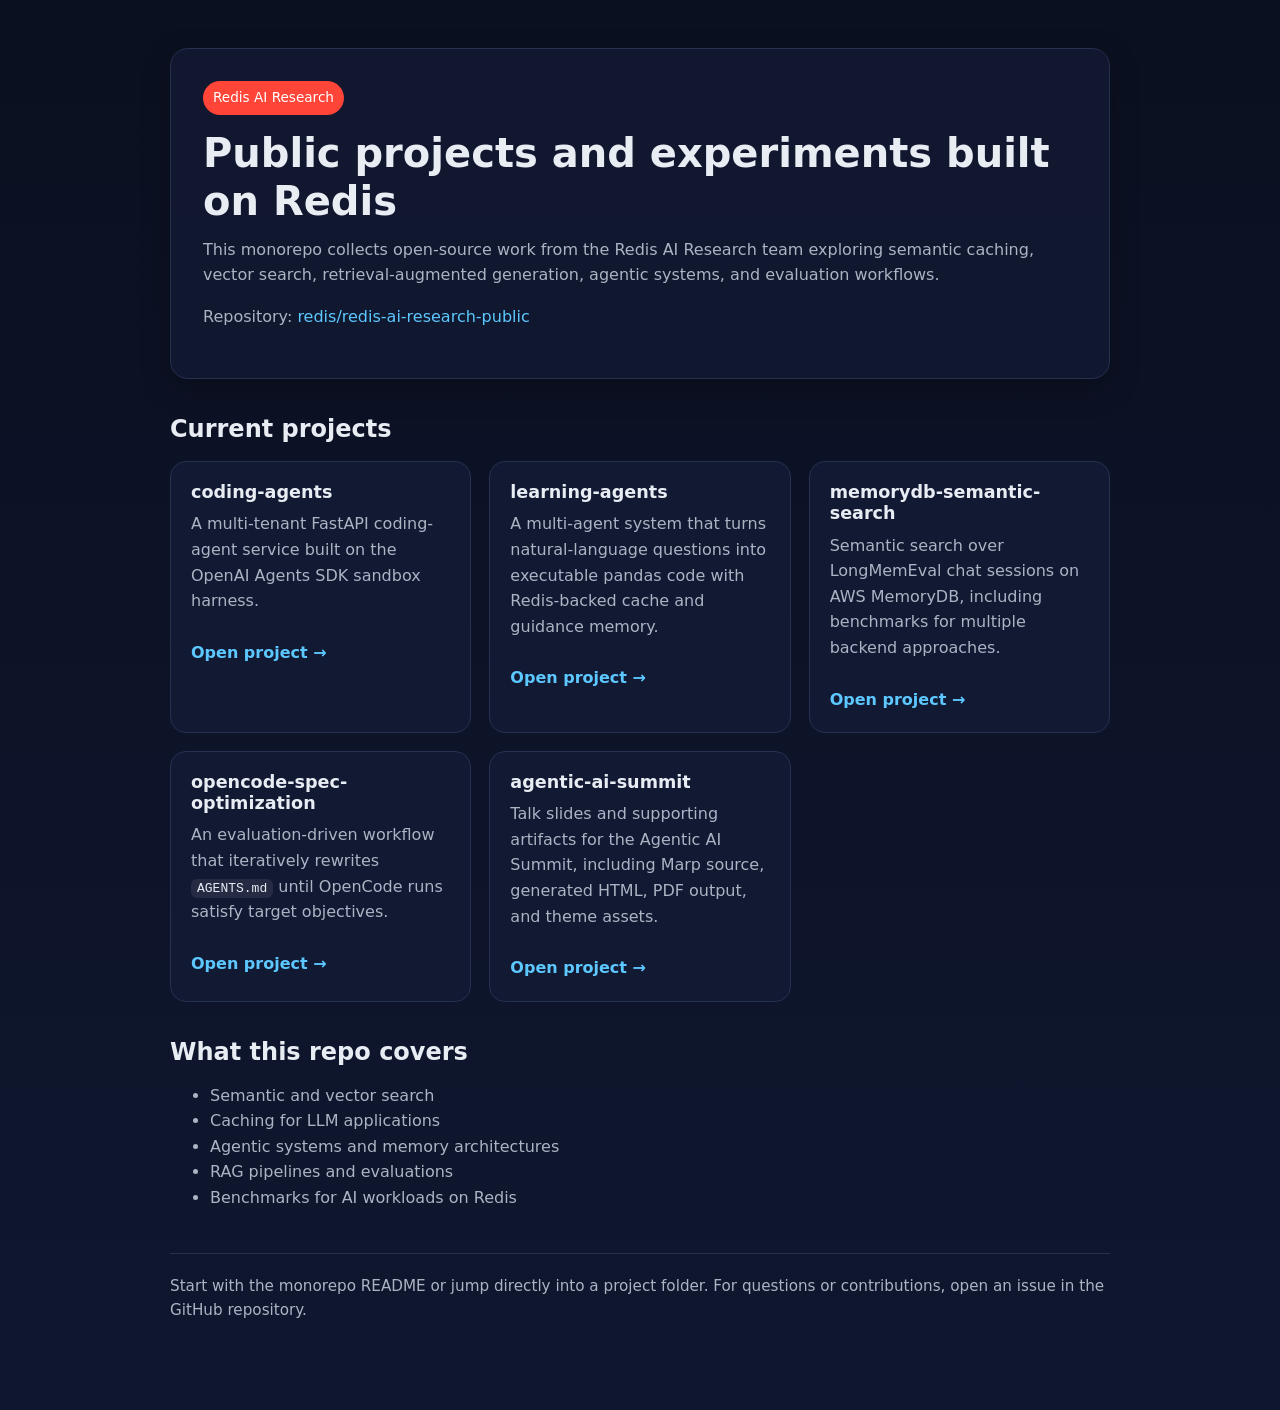
==== docs/index.html @ 648660b5 "Add agentic-ai-summit to Pages landing page" ====
<!doctype html>
<html lang="en">
  <head>
    <meta charset="utf-8" />
    <meta name="viewport" content="width=device-width, initial-scale=1" />
    <title>Redis AI Research</title>
    <meta name="description" content="Public-facing projects, experiments, and reference implementations from the Redis AI Research team." />
    <style>
      :root {
        --bg: #0b1020;
        --panel: #121933;
        --text: #e8ecf3;
        --muted: #aab4c3;
        --accent: #ff4438;
        --accent-2: #5cc8ff;
        --border: #26304f;
      }
      * { box-sizing: border-box; }
      body {
        margin: 0;
        font-family: Inter, ui-sans-serif, system-ui, -apple-system, Segoe UI, Roboto, Helvetica, Arial, sans-serif;
        background: linear-gradient(180deg, #0b1020 0%, #0f1730 100%);
        color: var(--text);
        line-height: 1.6;
      }
      .wrap {
        max-width: 980px;
        margin: 0 auto;
        padding: 48px 20px 72px;
      }
      h1, h2, h3 { line-height: 1.2; margin: 0 0 12px; }
      h1 { font-size: 2.5rem; }
      h2 { font-size: 1.5rem; margin-top: 36px; }
      p { margin: 0 0 16px; color: var(--muted); }
      a { color: var(--accent-2); text-decoration: none; }
      a:hover { text-decoration: underline; }
      .hero {
        background: rgba(18, 25, 51, 0.8);
        border: 1px solid var(--border);
        border-radius: 18px;
        padding: 32px;
        box-shadow: 0 10px 30px rgba(0,0,0,0.25);
      }
      .badge {
        display: inline-block;
        font-size: 0.85rem;
        color: white;
        background: var(--accent);
        padding: 6px 10px;
        border-radius: 999px;
        margin-bottom: 14px;
      }
      .grid {
        display: grid;
        grid-template-columns: repeat(auto-fit, minmax(260px, 1fr));
        gap: 18px;
        margin-top: 18px;
      }
      .card {
        background: var(--panel);
        border: 1px solid var(--border);
        border-radius: 16px;
        padding: 20px;
      }
      .card h3 { font-size: 1.1rem; margin-bottom: 8px; }
      .repo-link {
        display: inline-block;
        margin-top: 10px;
        font-weight: 600;
      }
      code {
        background: rgba(255,255,255,0.08);
        padding: 2px 6px;
        border-radius: 6px;
        color: var(--text);
      }
      ul { color: var(--muted); }
      footer {
        margin-top: 42px;
        padding-top: 20px;
        border-top: 1px solid var(--border);
        color: var(--muted);
        font-size: 0.95rem;
      }
    </style>
  </head>
  <body>
    <main class="wrap">
      <section class="hero">
        <div class="badge">Redis AI Research</div>
        <h1>Public projects and experiments built on Redis</h1>
        <p>
          This monorepo collects open-source work from the Redis AI Research team exploring
          semantic caching, vector search, retrieval-augmented generation, agentic systems,
          and evaluation workflows.
        </p>
        <p>
          Repository: <a href="https://github.com/redis/redis-ai-research-public">redis/redis-ai-research-public</a>
        </p>
      </section>

      <section>
        <h2>Current projects</h2>
        <div class="grid">
          <article class="card">
            <h3>coding-agents</h3>
            <p>
              A multi-tenant FastAPI coding-agent service built on the OpenAI Agents SDK sandbox harness.
            </p>
            <a class="repo-link" href="https://github.com/redis/redis-ai-research-public/tree/main/coding-agents">Open project →</a>
          </article>

          <article class="card">
            <h3>learning-agents</h3>
            <p>
              A multi-agent system that turns natural-language questions into executable pandas code with Redis-backed cache and guidance memory.
            </p>
            <a class="repo-link" href="https://github.com/redis/redis-ai-research-public/tree/main/learning-agents">Open project →</a>
          </article>

          <article class="card">
            <h3>memorydb-semantic-search</h3>
            <p>
              Semantic search over LongMemEval chat sessions on AWS MemoryDB, including benchmarks for multiple backend approaches.
            </p>
            <a class="repo-link" href="https://github.com/redis/redis-ai-research-public/tree/main/memorydb-semantic-search">Open project →</a>
          </article>

          <article class="card">
            <h3>opencode-spec-optimization</h3>
            <p>
              An evaluation-driven workflow that iteratively rewrites <code>AGENTS.md</code> until OpenCode runs satisfy target objectives.
            </p>
            <a class="repo-link" href="https://github.com/redis/redis-ai-research-public/tree/main/opencode-spec-optimization">Open project →</a>
          </article>

          <article class="card">
            <h3>agentic-ai-summit</h3>
            <p>
              Talk slides and supporting artifacts for the Agentic AI Summit, including Marp source, generated HTML, PDF output, and theme assets.
            </p>
            <a class="repo-link" href="https://github.com/redis/redis-ai-research-public/tree/main/agentic-ai-summit/talk-slides">Open project →</a>
          </article>
        </div>
      </section>

      <section>
        <h2>What this repo covers</h2>
        <ul>
          <li>Semantic and vector search</li>
          <li>Caching for LLM applications</li>
          <li>Agentic systems and memory architectures</li>
          <li>RAG pipelines and evaluations</li>
          <li>Benchmarks for AI workloads on Redis</li>
        </ul>
      </section>

      <footer>
        <p>
          Start with the monorepo README or jump directly into a project folder.
          For questions or contributions, open an issue in the GitHub repository.
        </p>
      </footer>
    </main>
  </body>
</html>
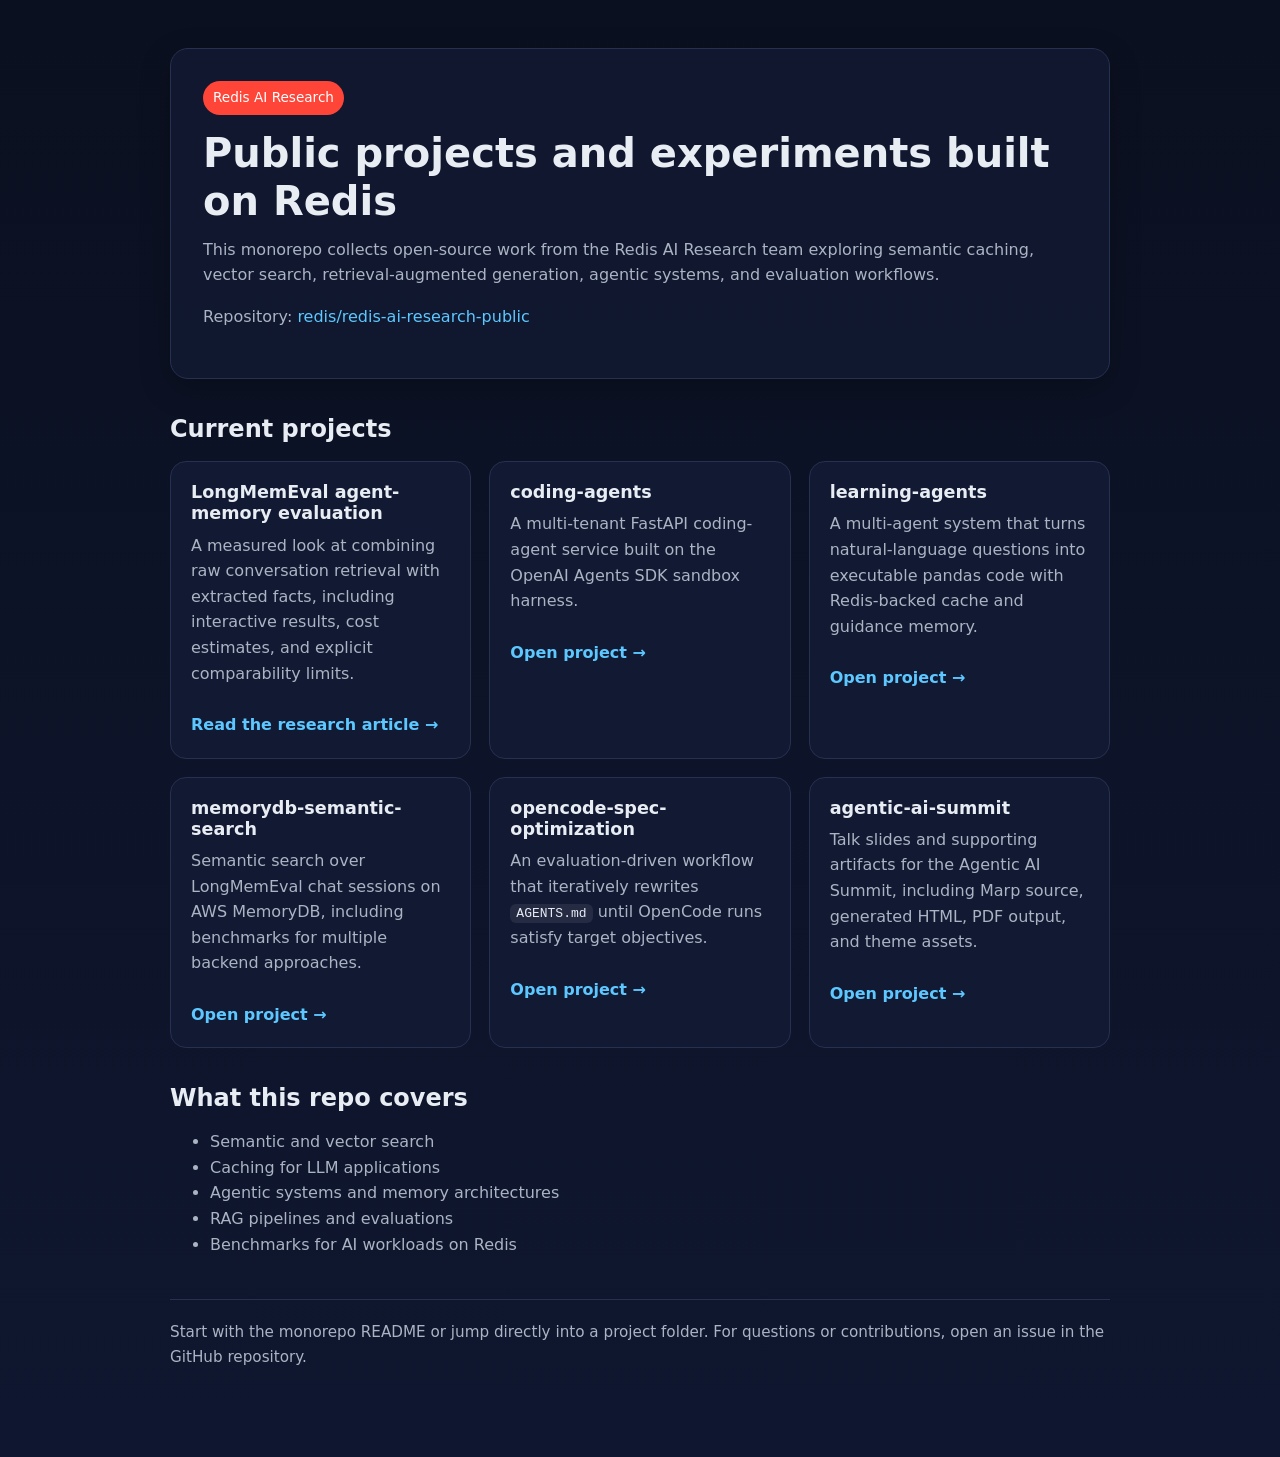
==== commit 38f64974: "Add LongMemEval agent-memory research article Publish the completed benchmark analysis through the e" ====
--- a/docs/index.html
+++ b/docs/index.html
@@ -103,6 +103,15 @@
         <h2>Current projects</h2>
         <div class="grid">
           <article class="card">
+            <h3>LongMemEval agent-memory evaluation</h3>
+            <p>
+              A measured look at combining raw conversation retrieval with extracted facts,
+              including interactive results, cost estimates, and explicit comparability limits.
+            </p>
+            <a class="repo-link" href="longmemeval-agent-memory/">Read the research article →</a>
+          </article>
+
+          <article class="card">
             <h3>coding-agents</h3>
             <p>
               A multi-tenant FastAPI coding-agent service built on the OpenAI Agents SDK sandbox harness.
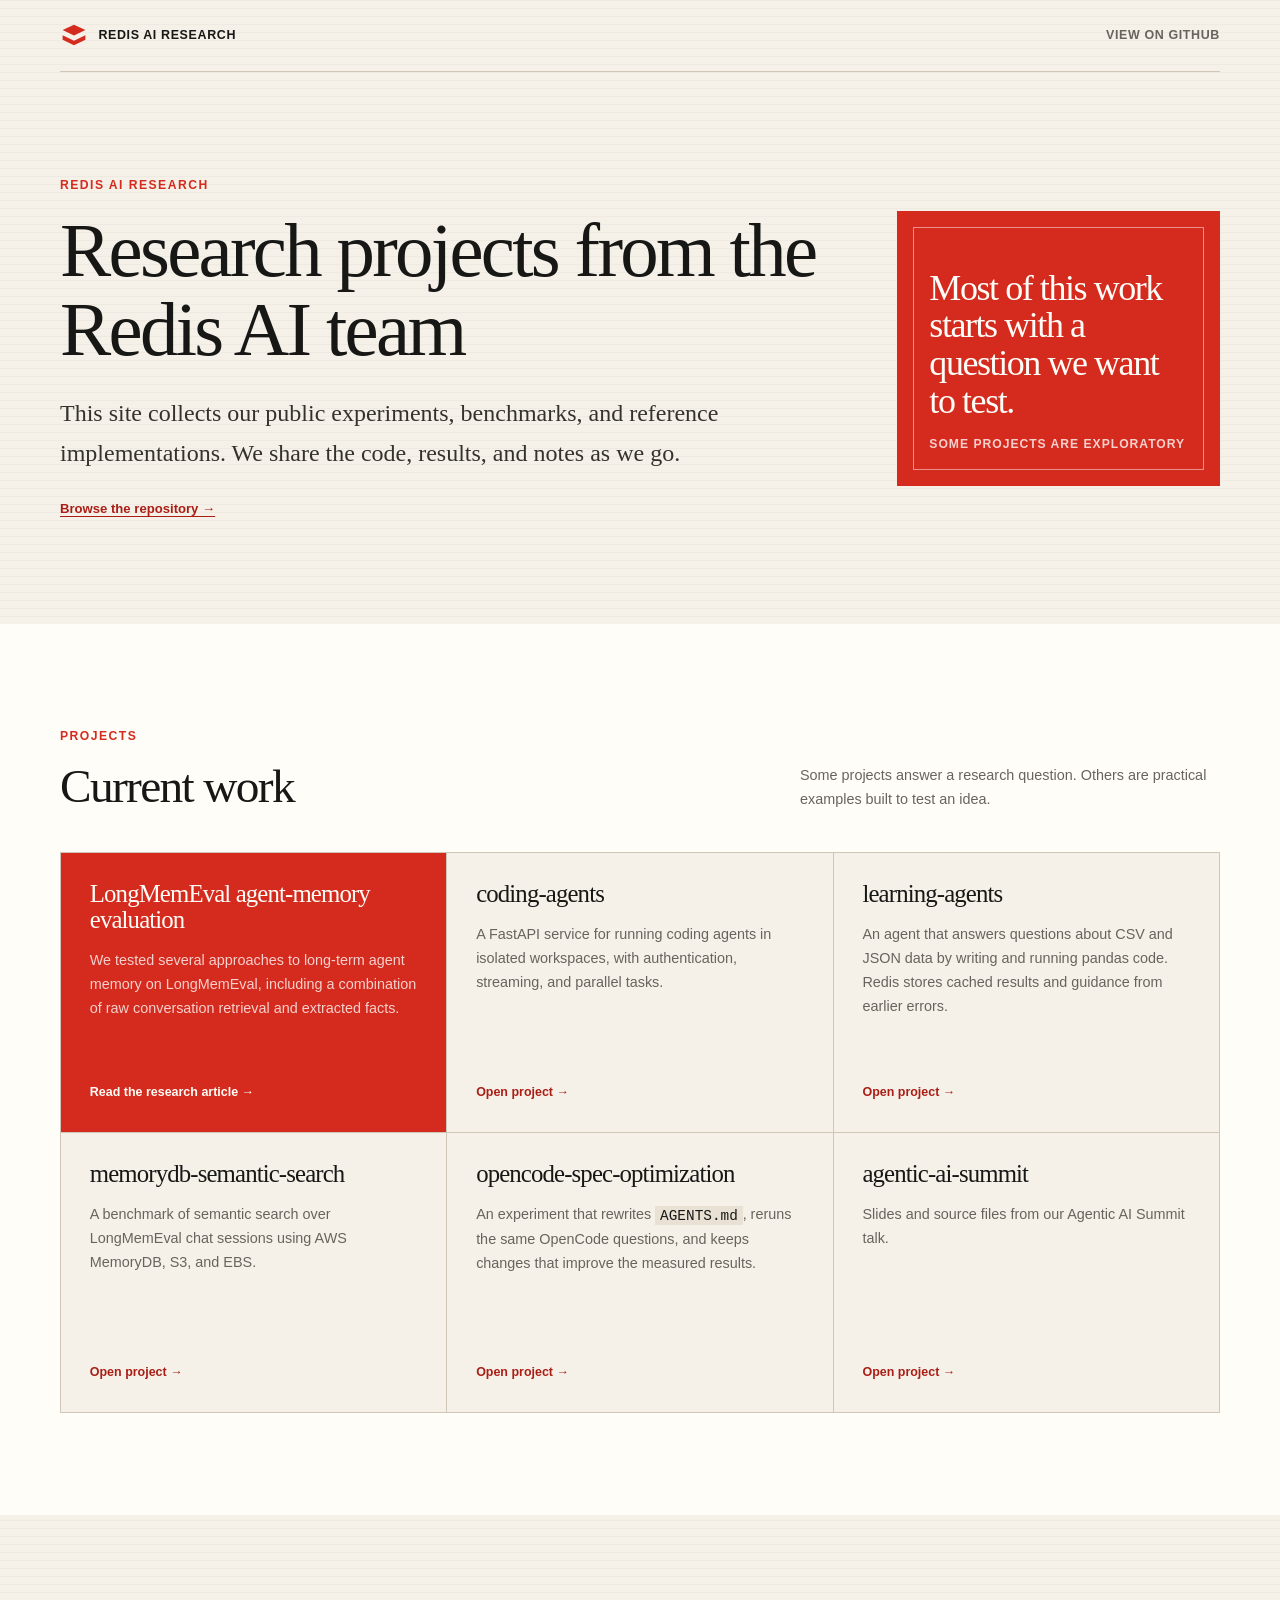
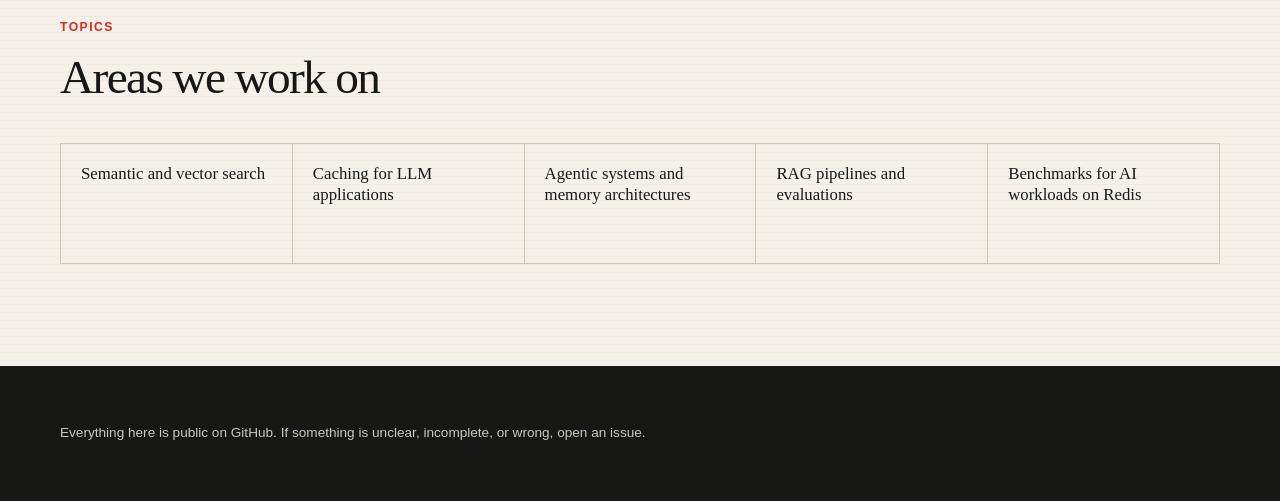
==== commit 6a5b0349: "Expand agent-memory research articles Add the geometry-based failure forecasting draft and refine th" ====
--- a/docs/index.html
+++ b/docs/index.html
@@ -7,106 +7,403 @@
     <meta name="description" content="Public-facing projects, experiments, and reference implementations from the Redis AI Research team." />
     <style>
       :root {
-        --bg: #0b1020;
-        --panel: #121933;
-        --text: #e8ecf3;
-        --muted: #aab4c3;
-        --accent: #ff4438;
-        --accent-2: #5cc8ff;
-        --border: #26304f;
-      }
-      * { box-sizing: border-box; }
+        --paper: #f5f1e8;
+        --paper-deep: #e9e2d4;
+        --white: #fffdf8;
+        --ink: #171716;
+        --muted: #68645d;
+        --line: #cfc6b8;
+        --red: #d52b1e;
+        --red-dark: #a91f16;
+        --content: 1160px;
+      }
+
+      * {
+        box-sizing: border-box;
+      }
+
+      html {
+        scroll-behavior: smooth;
+      }
+
       body {
         margin: 0;
-        font-family: Inter, ui-sans-serif, system-ui, -apple-system, Segoe UI, Roboto, Helvetica, Arial, sans-serif;
-        background: linear-gradient(180deg, #0b1020 0%, #0f1730 100%);
-        color: var(--text);
-        line-height: 1.6;
-      }
+        color: var(--ink);
+        background:
+          linear-gradient(rgba(23, 23, 22, 0.028) 1px, transparent 1px),
+          var(--paper);
+        background-size: 100% 8px;
+        font-family:
+          Inter, ui-sans-serif, -apple-system, BlinkMacSystemFont, "Segoe UI", sans-serif;
+        font-size: 17px;
+        line-height: 1.65;
+        text-rendering: optimizeLegibility;
+      }
+
+      a {
+        color: inherit;
+        text-underline-offset: 0.2em;
+      }
+
+      .site-header {
+        display: flex;
+        width: min(calc(100% - 3rem), var(--content));
+        margin: 0 auto;
+        padding: 1.35rem 0;
+        align-items: center;
+        justify-content: space-between;
+        border-bottom: 1px solid var(--line);
+        font-size: 0.78rem;
+        font-weight: 800;
+        letter-spacing: 0.05em;
+        text-transform: uppercase;
+      }
+
+      .brand {
+        display: inline-flex;
+        align-items: center;
+        gap: 0.65rem;
+        text-decoration: none;
+      }
+
+      .brand svg {
+        width: 1.75rem;
+        fill: var(--red);
+      }
+
+      .site-header > a:last-child {
+        color: var(--muted);
+        text-decoration: none;
+      }
+
+      .site-header a:hover,
+      .site-header a:focus-visible {
+        color: var(--red);
+      }
+
       .wrap {
-        max-width: 980px;
+        width: min(calc(100% - 3rem), var(--content));
         margin: 0 auto;
-        padding: 48px 20px 72px;
-      }
-      h1, h2, h3 { line-height: 1.2; margin: 0 0 12px; }
-      h1 { font-size: 2.5rem; }
-      h2 { font-size: 1.5rem; margin-top: 36px; }
-      p { margin: 0 0 16px; color: var(--muted); }
-      a { color: var(--accent-2); text-decoration: none; }
-      a:hover { text-decoration: underline; }
+      }
+
+      h1,
+      h2,
+      h3 {
+        margin: 0;
+        font-family: Georgia, "Times New Roman", serif;
+        font-weight: 500;
+        letter-spacing: -0.035em;
+        line-height: 1.04;
+      }
+
+      h1 {
+        max-width: 800px;
+        font-size: clamp(3rem, 6vw, 5.8rem);
+      }
+
+      h2 {
+        font-size: clamp(2rem, 3.7vw, 3.5rem);
+      }
+
+      h3 {
+        font-size: 1.55rem;
+      }
+
+      p {
+        margin: 0;
+      }
+
       .hero {
-        background: rgba(18, 25, 51, 0.8);
-        border: 1px solid var(--border);
-        border-radius: 18px;
-        padding: 32px;
-        box-shadow: 0 10px 30px rgba(0,0,0,0.25);
-      }
-      .badge {
+        display: grid;
+        min-height: 520px;
+        padding: clamp(4rem, 8vw, 7rem) 0;
+        grid-template-columns: minmax(0, 1.65fr) minmax(260px, 0.7fr);
+        gap: clamp(2.5rem, 6vw, 6rem);
+        align-items: center;
+      }
+
+      .badge,
+      .section-kicker {
+        display: block;
+        margin-bottom: 1rem;
+        color: var(--red);
+        font-size: 0.76rem;
+        font-weight: 800;
+        letter-spacing: 0.12em;
+        text-transform: uppercase;
+      }
+
+      .hero-copy > p:not(.badge) {
+        max-width: 720px;
+        margin-top: 1.5rem;
+        color: #35322e;
+        font-family: Georgia, "Times New Roman", serif;
+        font-size: clamp(1.15rem, 2vw, 1.5rem);
+      }
+
+      .hero-panel {
+        position: relative;
+        display: flex;
+        min-height: 275px;
+        padding: 2rem;
+        color: var(--white);
+        background: var(--red);
+        flex-direction: column;
+        justify-content: flex-end;
+      }
+
+      .hero-panel::before {
+        position: absolute;
+        inset: 1rem;
+        border: 1px solid rgba(255, 255, 255, 0.48);
+        content: "";
+      }
+
+      .hero-panel strong,
+      .hero-panel span {
+        position: relative;
+        z-index: 1;
+      }
+
+      .hero-panel strong {
+        font-family: Georgia, "Times New Roman", serif;
+        font-size: 2.25rem;
+        font-weight: 500;
+        letter-spacing: -0.04em;
+        line-height: 1.05;
+      }
+
+      .hero-panel span {
+        margin-top: 0.8rem;
+        color: rgba(255, 255, 255, 0.78);
+        font-size: 0.76rem;
+        font-weight: 700;
+        letter-spacing: 0.08em;
+        text-transform: uppercase;
+      }
+
+      .repository-link {
         display: inline-block;
-        font-size: 0.85rem;
-        color: white;
-        background: var(--accent);
-        padding: 6px 10px;
-        border-radius: 999px;
-        margin-bottom: 14px;
-      }
+        margin-top: 1.5rem;
+        color: var(--red-dark);
+        font-family: Inter, ui-sans-serif, sans-serif;
+        font-size: 0.82rem;
+        font-weight: 800;
+      }
+
+      .projects {
+        width: 100vw;
+        margin-left: calc(50% - 50vw);
+        padding: clamp(4rem, 8vw, 7rem) max(1.5rem, calc((100vw - var(--content)) / 2));
+        background: var(--white);
+      }
+
+      .section-heading {
+        display: flex;
+        margin-bottom: 2.5rem;
+        align-items: end;
+        justify-content: space-between;
+        gap: 2rem;
+      }
+
+      .section-heading p {
+        max-width: 420px;
+        color: var(--muted);
+        font-size: 0.9rem;
+      }
+
       .grid {
         display: grid;
-        grid-template-columns: repeat(auto-fit, minmax(260px, 1fr));
-        gap: 18px;
-        margin-top: 18px;
-      }
+        grid-template-columns: repeat(3, minmax(0, 1fr));
+        border-top: 1px solid var(--line);
+        border-left: 1px solid var(--line);
+      }
+
       .card {
-        background: var(--panel);
-        border: 1px solid var(--border);
-        border-radius: 16px;
-        padding: 20px;
-      }
-      .card h3 { font-size: 1.1rem; margin-bottom: 8px; }
+        display: flex;
+        min-height: 280px;
+        padding: 1.8rem;
+        flex-direction: column;
+        border-right: 1px solid var(--line);
+        border-bottom: 1px solid var(--line);
+        background: var(--paper);
+      }
+
+      .card p {
+        margin-top: 1rem;
+        color: var(--muted);
+        font-size: 0.9rem;
+      }
+
+      .card-featured {
+        color: var(--white);
+        background: var(--red);
+      }
+
+      .card-featured p {
+        color: rgba(255, 255, 255, 0.78);
+      }
+
       .repo-link {
-        display: inline-block;
-        margin-top: 10px;
-        font-weight: 600;
-      }
+        display: inline-flex;
+        margin-top: auto;
+        padding-top: 1.5rem;
+        color: var(--red-dark);
+        align-items: center;
+        font-size: 0.78rem;
+        font-weight: 800;
+        text-decoration: none;
+      }
+
+      .card-featured .repo-link {
+        color: var(--white);
+      }
+
+      .repo-link:hover,
+      .repo-link:focus-visible {
+        text-decoration: underline;
+      }
+
       code {
-        background: rgba(255,255,255,0.08);
-        padding: 2px 6px;
-        border-radius: 6px;
-        color: var(--text);
-      }
-      ul { color: var(--muted); }
+        padding: 0.1rem 0.3rem;
+        color: var(--ink);
+        background: var(--paper-deep);
+      }
+
+      .coverage {
+        padding: clamp(4rem, 8vw, 7rem) 0;
+      }
+
+      .coverage ul {
+        display: grid;
+        margin: 2.5rem 0 0;
+        padding: 0;
+        grid-template-columns: repeat(5, 1fr);
+        border-top: 1px solid var(--line);
+        border-left: 1px solid var(--line);
+        list-style: none;
+      }
+
+      .coverage li {
+        min-height: 120px;
+        padding: 1.25rem;
+        border-right: 1px solid var(--line);
+        border-bottom: 1px solid var(--line);
+        font-family: Georgia, "Times New Roman", serif;
+        font-size: 1.05rem;
+        line-height: 1.25;
+      }
+
       footer {
-        margin-top: 42px;
-        padding-top: 20px;
-        border-top: 1px solid var(--border);
-        color: var(--muted);
-        font-size: 0.95rem;
+        width: 100vw;
+        margin-left: calc(50% - 50vw);
+        padding: 3.5rem max(1.5rem, calc((100vw - var(--content)) / 2));
+        color: #cbc7bf;
+        background: var(--ink);
+        font-size: 0.85rem;
+      }
+
+      footer p {
+        max-width: 700px;
+      }
+
+      @media (max-width: 900px) {
+        .hero {
+          grid-template-columns: 1fr;
+        }
+
+        .hero-panel {
+          max-width: 430px;
+        }
+
+        .grid {
+          grid-template-columns: repeat(2, minmax(0, 1fr));
+        }
+
+        .coverage ul {
+          grid-template-columns: repeat(2, 1fr);
+        }
+      }
+
+      @media (max-width: 620px) {
+        body {
+          font-size: 16px;
+        }
+
+        .site-header,
+        .wrap {
+          width: min(calc(100% - 2rem), var(--content));
+        }
+
+        .site-header > a:last-child {
+          display: none;
+        }
+
+        h1 {
+          font-size: clamp(2.7rem, 12vw, 3.9rem);
+        }
+
+        .section-heading {
+          align-items: start;
+          flex-direction: column;
+        }
+
+        .grid,
+        .coverage ul {
+          grid-template-columns: 1fr;
+        }
+
+        .card {
+          min-height: 240px;
+        }
       }
     </style>
   </head>
   <body>
+    <header class="site-header">
+      <a class="brand" href="./" aria-label="Redis AI Research, home">
+        <svg viewBox="0 0 32 32" aria-hidden="true">
+          <path d="M16 3 29 9.2 16 15.4 3 9.2 16 3Z" />
+          <path d="m3 15.1 13 6.2 13-6.2v5.2L16 26.5 3 20.3v-5.2Z" />
+        </svg>
+        <span>Redis AI Research</span>
+      </a>
+      <a href="https://github.com/redis/redis-ai-research-public">View on GitHub</a>
+    </header>
+
     <main class="wrap">
       <section class="hero">
-        <div class="badge">Redis AI Research</div>
-        <h1>Public projects and experiments built on Redis</h1>
-        <p>
-          This monorepo collects open-source work from the Redis AI Research team exploring
-          semantic caching, vector search, retrieval-augmented generation, agentic systems,
-          and evaluation workflows.
-        </p>
-        <p>
-          Repository: <a href="https://github.com/redis/redis-ai-research-public">redis/redis-ai-research-public</a>
-        </p>
+        <div class="hero-copy">
+          <span class="badge">Redis AI Research</span>
+          <h1>Research projects from the Redis AI team</h1>
+          <p>
+            This site collects our public experiments, benchmarks, and reference
+            implementations. We share the code, results, and notes as we go.
+          </p>
+          <a class="repository-link" href="https://github.com/redis/redis-ai-research-public">
+            Browse the repository →
+          </a>
+        </div>
+        <aside class="hero-panel">
+          <strong>Most of this work starts with a question we want to test.</strong>
+          <span>Some projects are exploratory</span>
+        </aside>
       </section>
 
-      <section>
-        <h2>Current projects</h2>
+      <section class="projects">
+        <div class="section-heading">
+          <div>
+            <span class="section-kicker">Projects</span>
+            <h2>Current work</h2>
+          </div>
+          <p>Some projects answer a research question. Others are practical examples built to test an idea.</p>
+        </div>
         <div class="grid">
-          <article class="card">
+          <article class="card card-featured">
             <h3>LongMemEval agent-memory evaluation</h3>
             <p>
-              A measured look at combining raw conversation retrieval with extracted facts,
-              including interactive results, cost estimates, and explicit comparability limits.
+              We tested several approaches to long-term agent memory on LongMemEval,
+              including a combination of raw conversation retrieval and extracted facts.
             </p>
             <a class="repo-link" href="longmemeval-agent-memory/">Read the research article →</a>
           </article>
@@ -114,7 +411,8 @@
           <article class="card">
             <h3>coding-agents</h3>
             <p>
-              A multi-tenant FastAPI coding-agent service built on the OpenAI Agents SDK sandbox harness.
+              A FastAPI service for running coding agents in isolated workspaces, with
+              authentication, streaming, and parallel tasks.
             </p>
             <a class="repo-link" href="https://github.com/redis/redis-ai-research-public/tree/main/coding-agents">Open project →</a>
           </article>
@@ -122,7 +420,8 @@
           <article class="card">
             <h3>learning-agents</h3>
             <p>
-              A multi-agent system that turns natural-language questions into executable pandas code with Redis-backed cache and guidance memory.
+              An agent that answers questions about CSV and JSON data by writing and running
+              pandas code. Redis stores cached results and guidance from earlier errors.
             </p>
             <a class="repo-link" href="https://github.com/redis/redis-ai-research-public/tree/main/learning-agents">Open project →</a>
           </article>
@@ -130,7 +429,8 @@
           <article class="card">
             <h3>memorydb-semantic-search</h3>
             <p>
-              Semantic search over LongMemEval chat sessions on AWS MemoryDB, including benchmarks for multiple backend approaches.
+              A benchmark of semantic search over LongMemEval chat sessions using AWS
+              MemoryDB, S3, and EBS.
             </p>
             <a class="repo-link" href="https://github.com/redis/redis-ai-research-public/tree/main/memorydb-semantic-search">Open project →</a>
           </article>
@@ -138,7 +438,8 @@
           <article class="card">
             <h3>opencode-spec-optimization</h3>
             <p>
-              An evaluation-driven workflow that iteratively rewrites <code>AGENTS.md</code> until OpenCode runs satisfy target objectives.
+              An experiment that rewrites <code>AGENTS.md</code>, reruns the same OpenCode
+              questions, and keeps changes that improve the measured results.
             </p>
             <a class="repo-link" href="https://github.com/redis/redis-ai-research-public/tree/main/opencode-spec-optimization">Open project →</a>
           </article>
@@ -146,15 +447,16 @@
           <article class="card">
             <h3>agentic-ai-summit</h3>
             <p>
-              Talk slides and supporting artifacts for the Agentic AI Summit, including Marp source, generated HTML, PDF output, and theme assets.
+              Slides and source files from our Agentic AI Summit talk.
             </p>
             <a class="repo-link" href="https://github.com/redis/redis-ai-research-public/tree/main/agentic-ai-summit/talk-slides">Open project →</a>
           </article>
         </div>
       </section>
 
-      <section>
-        <h2>What this repo covers</h2>
+      <section class="coverage">
+        <span class="section-kicker">Topics</span>
+        <h2>Areas we work on</h2>
         <ul>
           <li>Semantic and vector search</li>
           <li>Caching for LLM applications</li>
@@ -166,8 +468,8 @@
 
       <footer>
         <p>
-          Start with the monorepo README or jump directly into a project folder.
-          For questions or contributions, open an issue in the GitHub repository.
+          Everything here is public on GitHub. If something is unclear, incomplete,
+          or wrong, open an issue.
         </p>
       </footer>
     </main>
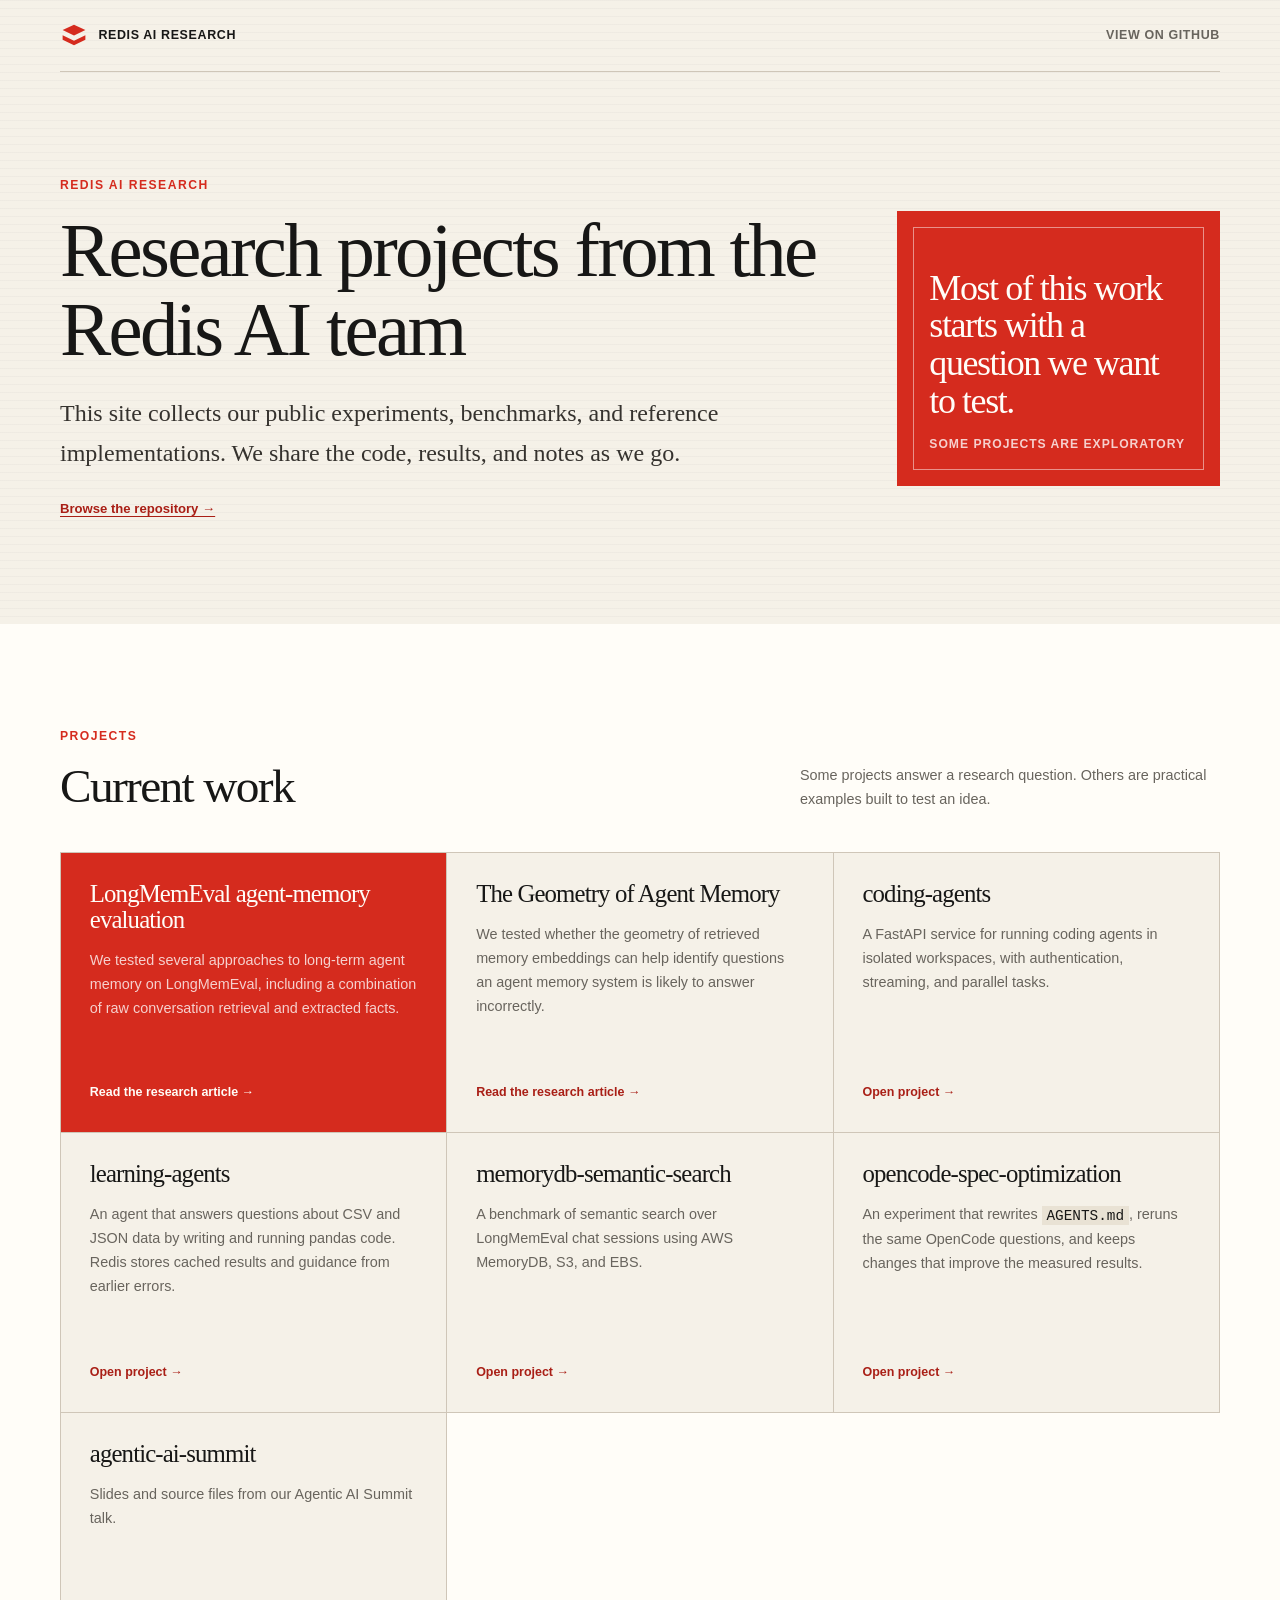
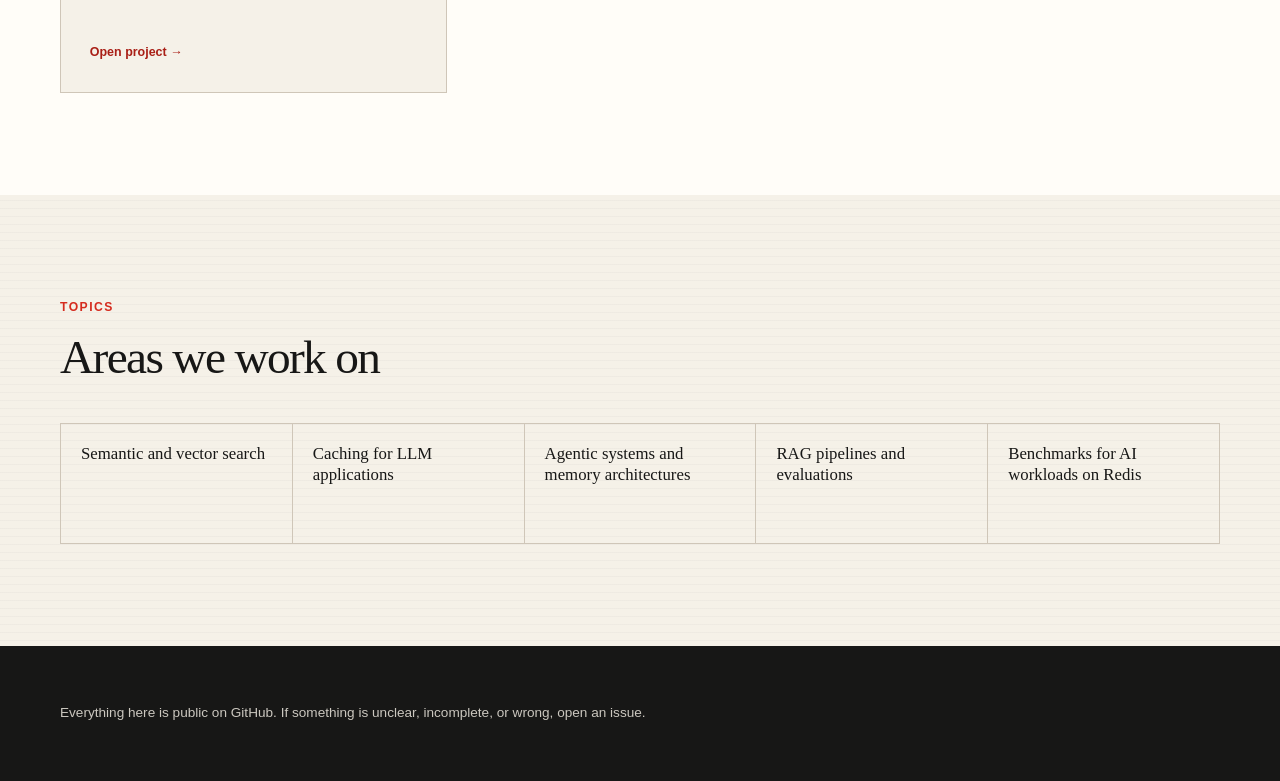
==== commit 1e7e854e: "Link geometry article from research homepage Make the new agent-memory analysis discoverable from th" ====
--- a/docs/index.html
+++ b/docs/index.html
@@ -409,6 +409,15 @@
           </article>
 
           <article class="card">
+            <h3>The Geometry of Agent Memory</h3>
+            <p>
+              We tested whether the geometry of retrieved memory embeddings can help identify
+              questions an agent memory system is likely to answer incorrectly.
+            </p>
+            <a class="repo-link" href="geometry-agent-memory/">Read the research article →</a>
+          </article>
+
+          <article class="card">
             <h3>coding-agents</h3>
             <p>
               A FastAPI service for running coding agents in isolated workspaces, with
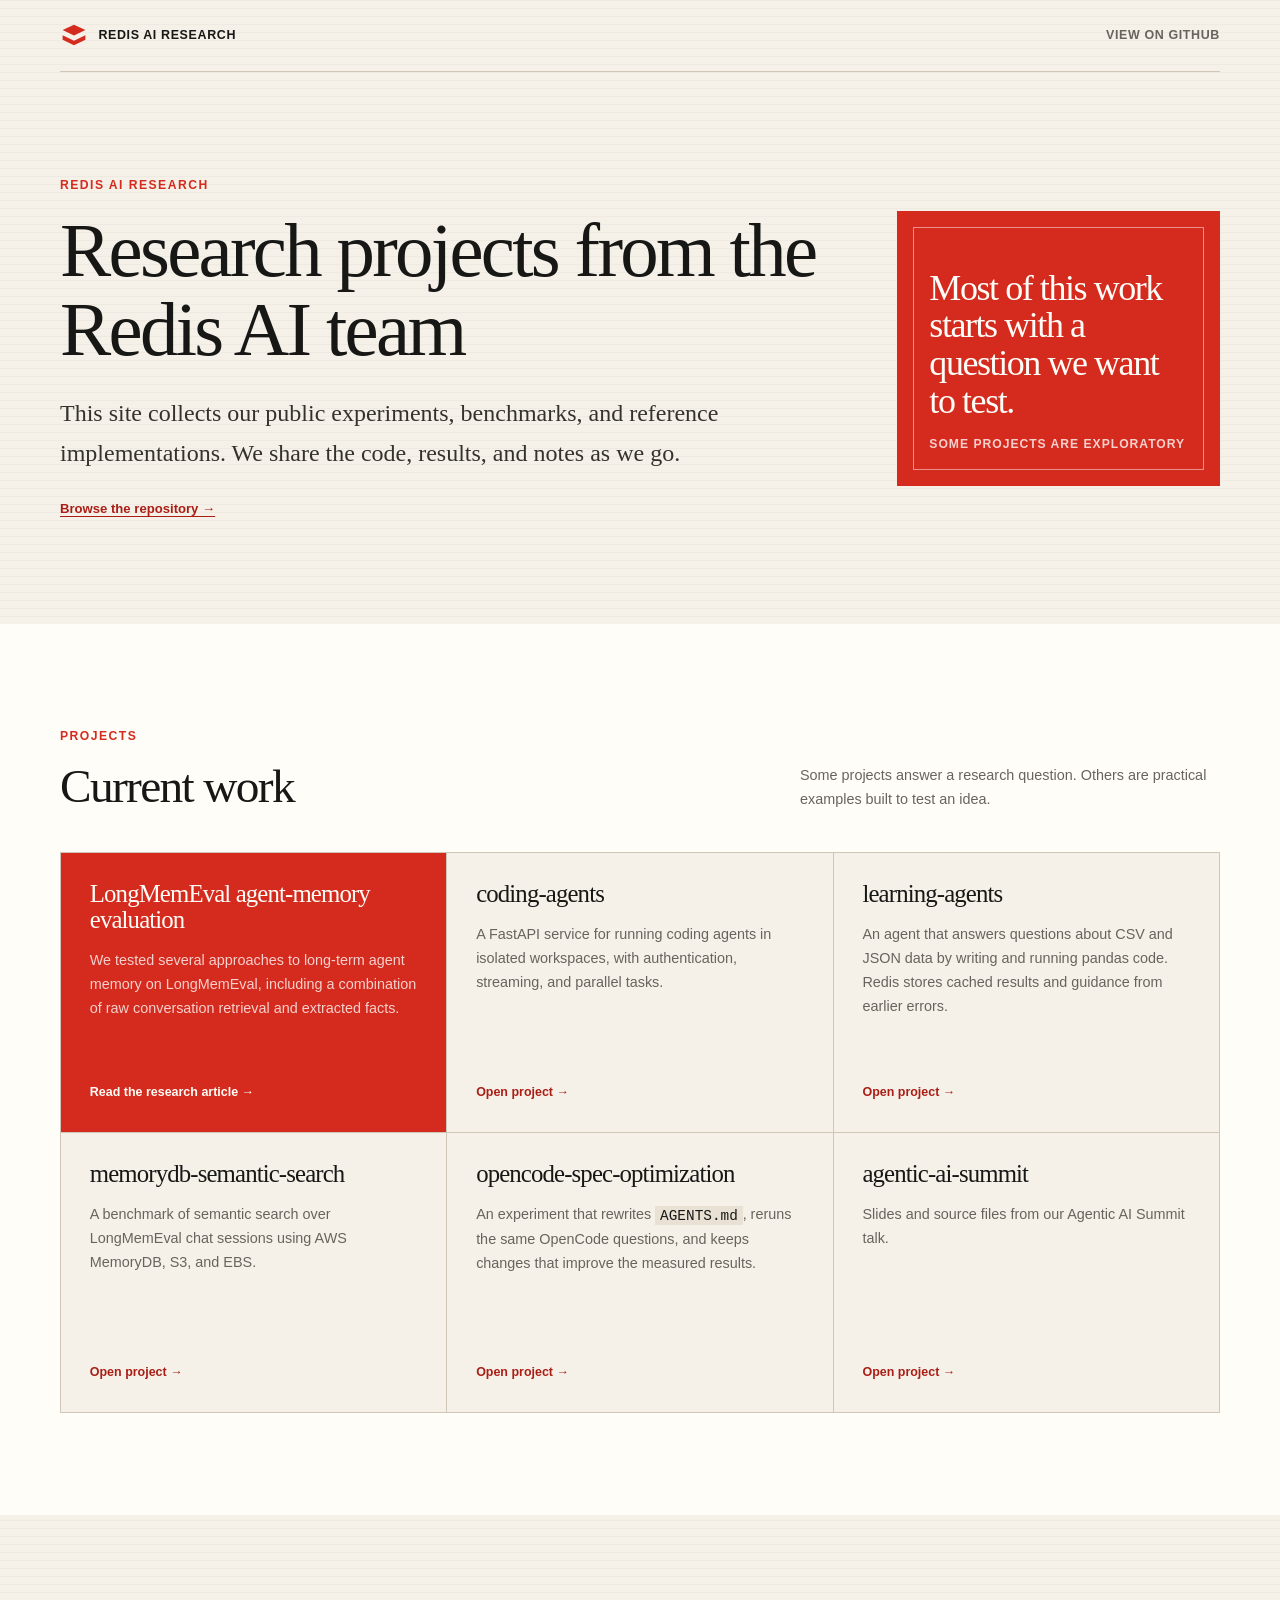
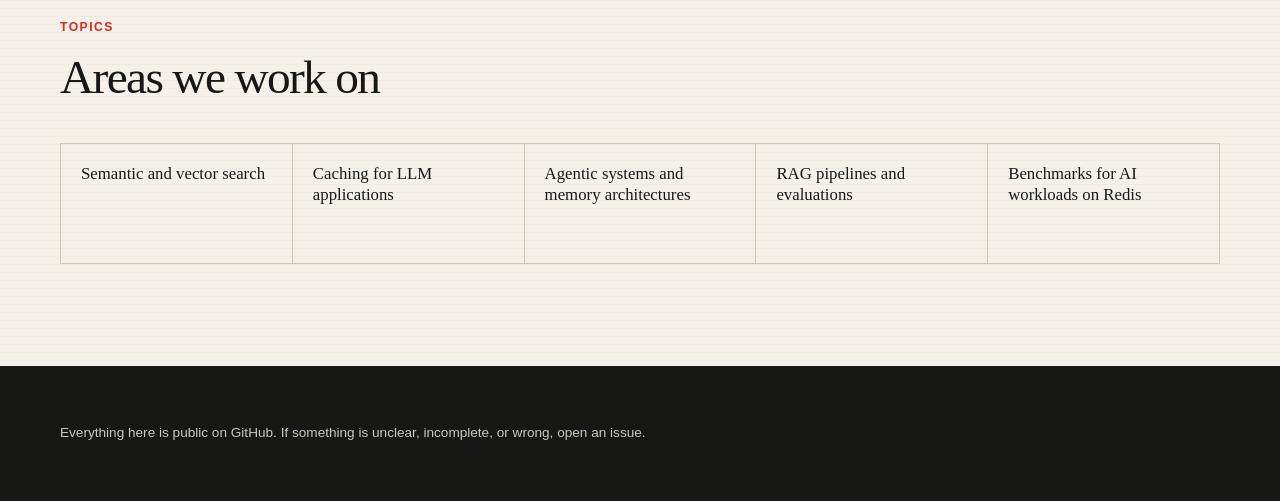
==== commit 8056666b: "Refine agent-memory research articles Clarify benchmark comparisons and add an interactive geometry " ====
--- a/docs/index.html
+++ b/docs/index.html
@@ -409,15 +409,6 @@
           </article>
 
           <article class="card">
-            <h3>The Geometry of Agent Memory</h3>
-            <p>
-              We tested whether the geometry of retrieved memory embeddings can help identify
-              questions an agent memory system is likely to answer incorrectly.
-            </p>
-            <a class="repo-link" href="geometry-agent-memory/">Read the research article →</a>
-          </article>
-
-          <article class="card">
             <h3>coding-agents</h3>
             <p>
               A FastAPI service for running coding agents in isolated workspaces, with
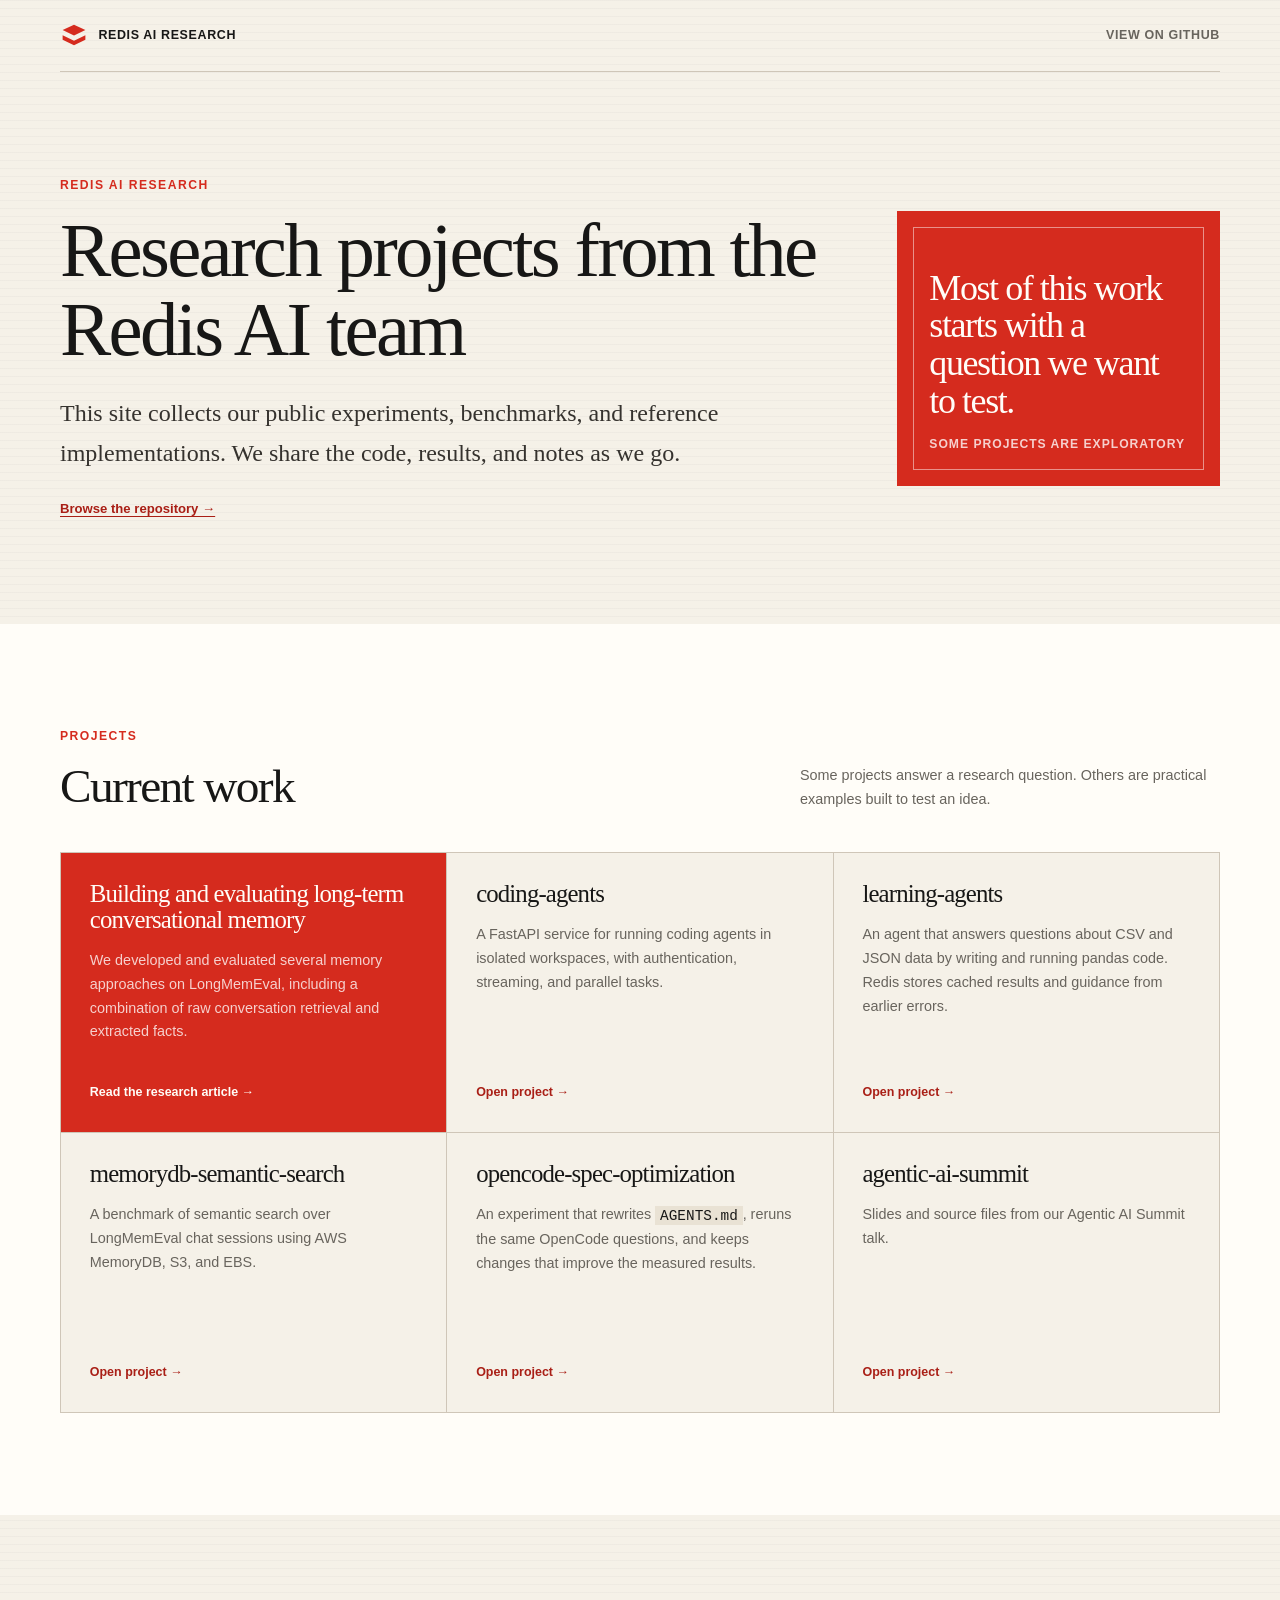
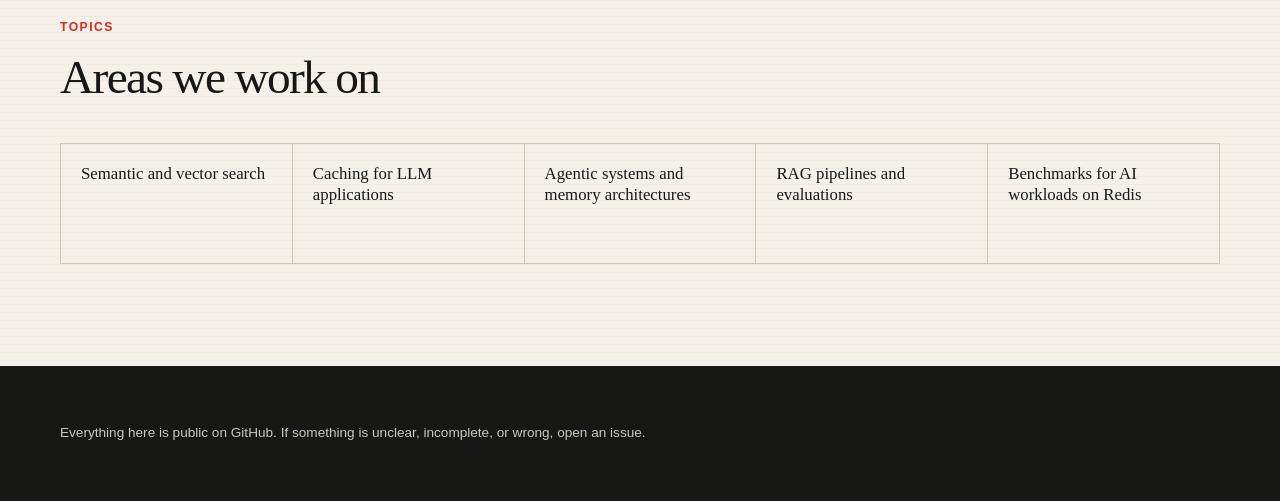
==== commit bd1d61d5: "Retitle conversational memory research article Frame the work around building and evaluating convers" ====
--- a/docs/index.html
+++ b/docs/index.html
@@ -400,10 +400,10 @@
         </div>
         <div class="grid">
           <article class="card card-featured">
-            <h3>LongMemEval agent-memory evaluation</h3>
-            <p>
-              We tested several approaches to long-term agent memory on LongMemEval,
-              including a combination of raw conversation retrieval and extracted facts.
+            <h3>Building and evaluating long-term conversational memory</h3>
+            <p>
+              We developed and evaluated several memory approaches on LongMemEval, including
+              a combination of raw conversation retrieval and extracted facts.
             </p>
             <a class="repo-link" href="longmemeval-agent-memory/">Read the research article →</a>
           </article>
